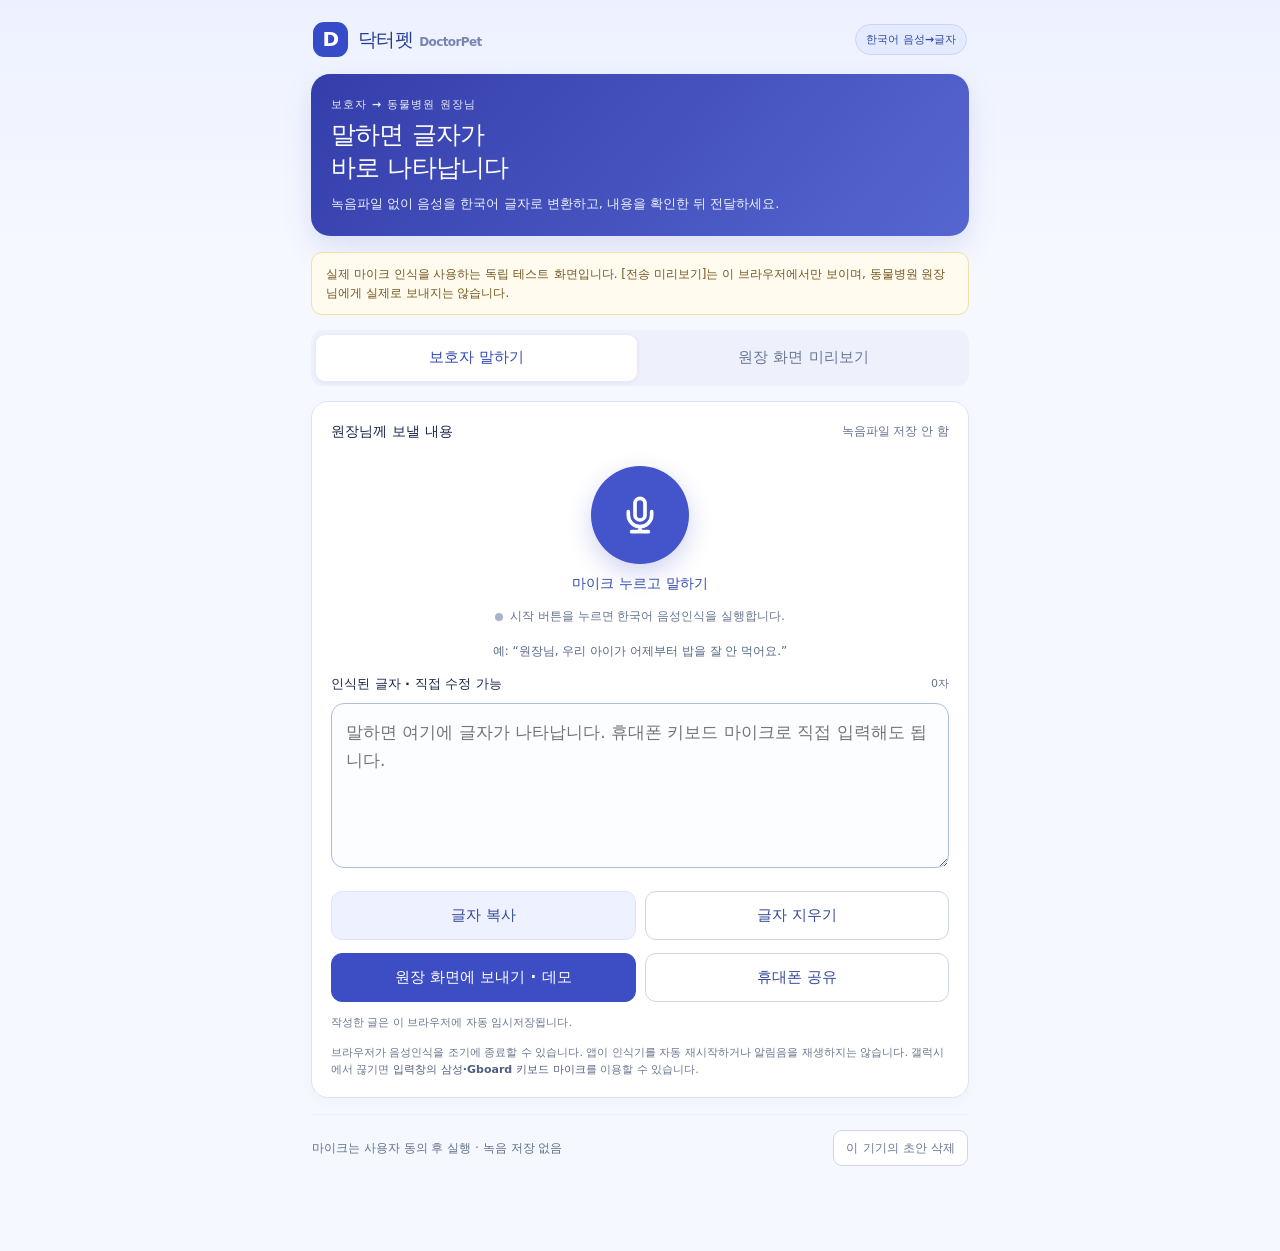
==== guardian-dictation/index.html @ 9eca6cba "feat: guardian Korean speech-to-text demo without audio recording" ====
<!doctype html>
<html lang="ko">
<head>
<meta charset="utf-8" />
<meta name="viewport" content="width=device-width, initial-scale=1, viewport-fit=cover" />
<meta name="theme-color" content="#f6f8ff" />
<meta name="description" content="닥터펫 보호자 음성→글자 실제 입력. 녹음파일 생성 없음. 한국어 음성인식과 로컬 초안 보존." />
<title>닥터펫 | 보호자 음성→글자</title>
<style>
:root{font-family:system-ui,-apple-system,"Noto Sans KR","Apple SD Gothic Neo","Malgun Gothic",sans-serif;color:#19264b;background:#f6f8ff;font-synthesis:none}
*{box-sizing:border-box}body{margin:0;min-height:100vh;background:linear-gradient(180deg,#edf1ff 0,#f6f8ff 250px);font-size:15px;line-height:1.55}
button,textarea,input{font:inherit}button{touch-action:manipulation;cursor:pointer}button:focus-visible,textarea:focus-visible,input:focus-visible{outline:3px solid #8fa4ff;outline-offset:3px}
.wrap{max-width:690px;margin:auto;padding:0 16px 70px}header{display:flex;align-items:center;justify-content:space-between;gap:12px;padding:22px 2px 17px}
.brand{display:flex;align-items:center;gap:10px;font-weight:850;color:#273c93;font-size:19px;letter-spacing:-.6px}.mark{display:grid;place-items:center;width:35px;height:35px;background:#364bc7;color:white;border-radius:11px;font-size:20px;font-weight:800}
.pill{font-size:11px;font-weight:750;padding:6px 10px;border:1px solid #cad4ff;background:#e5ebff;color:#3349a3;border-radius:999px;white-space:nowrap}
.hero{padding:22px 20px;background:linear-gradient(130deg,#343eaa,#5666d1);color:white;border-radius:19px;box-shadow:0 13px 28px #4357bb25}
.hero h1{font-size:25px;line-height:1.32;letter-spacing:-.8px;margin:5px 0 10px}.hero .eyebrow{letter-spacing:1px;font-weight:750;font-size:11px;opacity:.9}.hero p{font-size:13px;margin:0;color:#eef1ff}
.demo-note{padding:12px 14px;background:#fffbef;border:1px solid #f0e0ac;border-radius:11px;color:#75571d;margin:16px 0 0;font-size:12px}
.panel{margin-top:15px;border-radius:17px;border:1px solid #dde3f3;background:#fff;padding:19px;box-shadow:0 4px 13px #24365b08}
.panel h2{font-size:17px;margin:0;letter-spacing:-.3px}.sub{font-size:12px;color:#62708b;margin:4px 0 15px}
.meta{display:flex;align-items:center;justify-content:space-between;gap:9px;flex-wrap:wrap;margin-bottom:16px}.meta strong{font-size:14px}.meta span{color:#64728d;font-size:12px}
.mic-controls{display:flex;flex-direction:column;align-items:center;gap:9px;padding:8px 0 13px}
.mic{border:0;border-radius:50%;width:98px;height:98px;background:#4454ca;box-shadow:0 9px 25px #4051c53f;display:grid;place-items:center;color:white;position:relative;transition:transform .12s,background .15s}.mic:active{transform:scale(.97)}.mic svg{width:40px;height:40px;fill:none;stroke:currentColor;stroke-width:2.2;stroke-linejoin:round;stroke-linecap:round}
.mic.on{background:#dc435c;box-shadow:0 0 0 10px #fce3e8,0 10px 24px #c83a5860}.mic.on:after{content:"";position:absolute;inset:-8px;border:2px solid #ef8091;border-radius:50%;animation:pulse 1.4s ease-in-out infinite}@keyframes pulse{50%{transform:scale(1.1);opacity:0}}
.mic-label{font-size:14px;font-weight:800;color:#344caa}.mic-label.on{color:#c83a58}
.status{min-height:25px;display:flex;justify-content:center;align-items:center;text-align:center;gap:7px;font-size:12px;color:#65748e}.status.working{color:#c23551;font-weight:700}.status.warn{color:#a06319}.small-dot{width:8px;height:8px;border-radius:50%;background:#a7b3cc;flex-shrink:0}.status.working .small-dot{background:#da3b58}
.hint{font-size:12px;color:#566886;text-align:center;margin:0 0 6px}
.editor-head{display:flex;align-items:center;justify-content:space-between;margin-top:13px;gap:10px;font-size:13px;font-weight:800}.editor-head small{font-size:11px;color:#64718a;font-weight:500}
textarea{width:100%;min-height:165px;resize:vertical;margin:9px 0 3px;border:1.5px solid #adbde0;background:#fcfdff;border-radius:13px;padding:14px;font-size:17px;color:#1a2e56;line-height:1.65;outline:none}textarea:focus{border-color:#4f60ce}textarea:disabled{background:#f3f5fa;color:#1d3157}
.row{display:flex;gap:9px;flex-wrap:wrap}.row>*{flex:1;min-width:104px}.btn{padding:12px 11px;border-radius:11px;border:1px solid #ccd5ea;background:white;font-weight:750;color:#344b97}.btn.primary{background:#3d4ec5;color:#fff;border-color:#3d4ec5}.btn.light{background:#eef1ff;border-color:#dde3ff}.btn:disabled{opacity:.46;cursor:not-allowed}
.actions{margin-top:13px}.details{color:#69778f;font-size:11px;margin-top:12px}.details strong{color:#4e5d80}
.tabbar{display:flex;gap:6px;background:#eef1fc;border-radius:12px;padding:5px;margin:15px 0 1px}
.tabbar button{flex:1;border:0;border-radius:9px;padding:11px;background:transparent;color:#687794;font-weight:750}.tabbar button.active{background:#fff;color:#344cb3;box-shadow:0 1px 5px #1d2e5f12}
.tab[hidden]{display:none}
.chats{display:flex;flex-direction:column;gap:11px;margin-top:13px}.chat{margin-left:13%;padding:13px 14px;border-radius:16px 16px 3px 16px;background:#e9edff;color:#223670;white-space:pre-wrap;overflow-wrap:anywhere}.chat-time{display:block;text-align:right;font-size:10px;color:#6c7b9d;margin-top:8px}.empty{padding:30px 16px;color:#6e7c97;background:#f6f8fc;border-radius:12px;text-align:center;font-size:13px}
.section-footer{display:flex;align-items:center;justify-content:space-between;gap:9px;margin-top:15px;padding-top:13px;border-top:1px solid #edf0f7}.section-footer button{padding:8px 12px;background:#fff;border:1px solid #ced6eb;border-radius:9px;color:#677691;font-size:12px;font-weight:650}
.sr-only{position:absolute;width:1px;height:1px;padding:0;margin:-1px;overflow:hidden;clip:rect(0,0,0,0);white-space:nowrap;border:0}
@media(max-width:440px){.hero{padding:20px 16px}.hero h1{font-size:23px}.panel{padding:16px}.row{gap:7px}.btn{font-size:13px}.wrap{padding-left:12px;padding-right:12px}}
@media(prefers-reduced-motion:reduce){.mic.on:after{animation:none}}
</style>
</head>
<body>
<div class="wrap">
 <header><div class="brand"><span class="mark">D</span><span>닥터펫 <span style="font-size:12px;color:#7685b1;font-weight:600">DoctorPet</span></span></div><span class="pill">한국어 음성→글자</span></header>
 <section class="hero"><div class="eyebrow">보호자 → 동물병원 원장님</div><h1>말하면 글자가<br>바로 나타납니다</h1><p>녹음파일 없이 음성을 한국어 글자로 변환하고, 내용을 확인한 뒤 전달하세요.</p></section>
 <p class="demo-note">실제 마이크 인식을 사용하는 <strong>독립 테스트 화면</strong>입니다. [전송 미리보기]는 이 브라우저에서만 보이며, 동물병원 원장님에게 실제로 보내지는 않습니다.</p>
 <div class="tabbar" role="tablist" aria-label="화면 선택"><button class="active" id="tabGuardian" role="tab" aria-selected="true" aria-controls="guardianPanel">보호자 말하기</button><button id="tabClinic" role="tab" aria-selected="false" aria-controls="clinicPanel">원장 화면 미리보기</button></div>
 <main>
 <section class="tab panel" id="guardianPanel" role="tabpanel" aria-labelledby="tabGuardian">
  <div class="meta"><strong>원장님께 보낼 내용</strong><span>녹음파일 저장 안 함</span></div>
  <div class="mic-controls">
    <button class="mic" type="button" id="micBtn" aria-label="말하기 시작" aria-pressed="false"><svg viewBox="0 0 24 24"><rect x="9" y="2" width="6" height="13" rx="3"/><path d="M5 10v2a7 7 0 0 0 14 0v-2M12 19v3m-5 0h10"/></svg></button>
    <div id="micLabel" class="mic-label">마이크 누르고 말하기</div>
    <div class="status" role="status" aria-live="polite" id="speechStatus"><span class="small-dot"></span><span id="statusText">시작 버튼을 누르면 한국어 음성인식을 실행합니다.</span></div>
  </div>
  <p class="hint">예: “원장님, 우리 아이가 어제부터 밥을 잘 안 먹어요.”</p>
  <div class="editor-head"><label for="message">인식된 글자 · 직접 수정 가능</label><small><span id="charCount">0</span>자</small></div>
  <textarea id="message" maxlength="5000" spellcheck="true" placeholder="말하면 여기에 글자가 나타납니다. 휴대폰 키보드 마이크로 직접 입력해도 됩니다."></textarea>
  <div class="row actions"><button class="btn light" id="copyBtn" type="button">글자 복사</button><button class="btn" id="clearBtn" type="button">글자 지우기</button></div>
  <div class="row actions"><button class="btn primary" id="sendBtn" type="button">원장 화면에 보내기 · 데모</button><button class="btn" id="shareBtn" type="button">휴대폰 공유</button></div>
  <div class="details" id="draftStatus">작성한 글은 이 브라우저에 자동 임시저장됩니다.</div>
  <div class="details">브라우저가 음성인식을 조기에 종료할 수 있습니다. 앱이 인식기를 자동 재시작하거나 알림음을 재생하지는 않습니다. 갤럭시에서 끊기면 <strong>입력창의 삼성·Gboard 키보드 마이크</strong>를 이용할 수 있습니다.</div>
 </section>
 <section class="tab panel" id="clinicPanel" role="tabpanel" aria-labelledby="tabClinic" hidden>
  <h2>원장님 화면 미리보기</h2>
  <p class="sub">보호자 입력이 어떻게 보이는지 확인하는 같은 기기 테스트입니다. 실제 원장 기기에 전송되지 않습니다.</p>
  <div class="chats" id="chatMessages"></div>
  <div class="section-footer"><span class="sub" style="margin:0">이 기기에만 저장됨</span><button type="button" id="clearDemoBtn">미리보기 기록 삭제</button></div>
 </section>
 </main>
 <div class="section-footer" style="margin-top:16px;padding:15px 1px"><span class="sub" style="margin:0">마이크는 사용자 동의 후 실행 · 녹음 저장 없음</span><button type="button" id="deleteLocalBtn">이 기기의 초안 삭제</button></div>
</div>
<script>
(()=>{'use strict';
  const $=id=>document.getElementById(id);
  const STORAGE_DRAFT='doctorpet:guardian:dictation:draft:v1';
  const STORAGE_PREVIEW='doctorpet:guardian:dictation:preview:v1';
  const SpeechAPI=window.SpeechRecognition||window.webkitSpeechRecognition;
  const editor=$('message');
  let recognizer=null, isListening=false, stopRequested=false, sessionBase='', liveSegments=[], lastError='';
  const safeGet=(key,fallback)=>{try{return localStorage.getItem(key)||fallback}catch{return fallback}};
  const safeSet=(key,val)=>{try{localStorage.setItem(key,val);return true}catch{$('draftStatus').textContent='브라우저 저장소를 사용할 수 없어 현재 화면에서만 보관됩니다.';return false}};
  let preview=[];
  try{const parsed=JSON.parse(safeGet(STORAGE_PREVIEW,'[]'));if(Array.isArray(parsed))preview=parsed.filter(x=>x&&typeof x.text==='string').slice(-50)}catch{}
  function saveDraft(){safeSet(STORAGE_DRAFT,editor.value);$('charCount').textContent=editor.value.length}
  function updateStatus(text,kind=''){ $('statusText').textContent=text;$('speechStatus').className='status'+(kind?' '+kind:'') }
  function showTab(which){const guard=which==='guardian';$('guardianPanel').hidden=!guard;$('clinicPanel').hidden=guard;$('tabGuardian').classList.toggle('active',guard);$('tabClinic').classList.toggle('active',!guard);$('tabGuardian').setAttribute('aria-selected',String(guard));$('tabClinic').setAttribute('aria-selected',String(!guard));if(!guard)renderPreview();}
  function join(base,part){const b=base.trimEnd(),p=part.trim();if(!p)return b;return b?b+' '+p:p}
  function applySegments(){const phrase=liveSegments.map(x=>x.text.trim()).filter(Boolean).join(' ');const text=join(sessionBase,phrase);editor.value=text.slice(0,5000);saveDraft();}
  function resetSession(){stopRequested=false;lastError='';sessionBase=editor.value;liveSegments=[];}
  function setMic(on){isListening=on;$('micBtn').classList.toggle('on',on);$('micBtn').setAttribute('aria-pressed',String(on));$('micBtn').setAttribute('aria-label',on?'말하기 종료':'말하기 시작');$('micLabel').textContent=on?'듣는 중 · 다시 누르면 종료':'마이크 누르고 말하기';$('micLabel').classList.toggle('on',on);editor.disabled=on;}
  function stopListening(){if(!recognizer)return;stopRequested=true;updateStatus('인식을 마무리하고 있습니다…');try{recognizer.stop()}catch{try{recognizer.abort()}catch{}}}
  function startListening(){
    if(isListening){stopListening();return;}
    if(!SpeechAPI){updateStatus('이 브라우저는 웹 음성인식을 지원하지 않습니다. 입력창을 눌러 휴대폰 키보드 마이크를 사용해 주세요.','warn');editor.focus();return;}
    if(!window.isSecureContext){updateStatus('마이크 사용에는 HTTPS 주소가 필요합니다.','warn');return;}
    resetSession();
    let r;try{r=new SpeechAPI();r.lang='ko-KR';r.continuous=true;r.interimResults=true;r.maxAlternatives=1;}catch{updateStatus('음성인식을 시작하지 못했습니다.','warn');return;}
    recognizer=r;
    r.onstart=()=>{if(recognizer!==r)return;setMic(true);updateStatus('듣고 있어요. 말씀하세요. (기기가 종료하면 글자는 남습니다)','working')};
    r.onresult=e=>{if(recognizer!==r)return;liveSegments=Array.from(e.results,x=>({text:String(x[0]?.transcript??''),isFinal:Boolean(x.isFinal)}));applySegments();updateStatus(liveSegments.some(x=>!x.isFinal)?'실시간 글자 변환 중…':'말씀을 인식했습니다. 이어서 말해 보세요.','working')};
    r.onerror=e=>{if(recognizer!==r)return;const error=e?.error||'unknown';lastError=error;const msg={"not-allowed":'마이크 권한이 꺼져 있습니다. 브라우저 권한을 허용해 주세요.',"service-not-allowed":'기기 음성인식 서비스를 사용할 수 없습니다.',"no-speech":'음성이 감지되지 않아 인식이 종료됐습니다.',network:'음성인식 네트워크 오류가 발생했습니다.'}[error]||'음성인식이 종료됐습니다 ('+error+').';updateStatus(msg,'warn')};
    r.onend=()=>{if(recognizer!==r)return;applySegments();recognizer=null;setMic(false);updateStatus(stopRequested?'듣기를 종료했어요. 글자를 확인하고 보내세요.':lastError?'현재 글자는 보존했어요. 필요하면 키보드 마이크로 이어 말해 주세요.':'기기에서 듣기를 종료했어요. 내용은 남아 있어요. 이어서 입력할 수 있습니다.',lastError?'warn':'')};
    try{r.start();updateStatus('마이크 권한을 확인하는 중…')}catch{recognizer=null;setMic(false);updateStatus('인식을 시작하지 못했습니다. 기기 키보드 마이크를 이용해 주세요.','warn')}
  }
  function renderPreview(){const root=$('chatMessages');root.replaceChildren();if(!preview.length){const e=document.createElement('div');e.className='empty';e.textContent='아직 전송 미리보기 기록이 없습니다.';root.append(e);return;}
    for(const item of preview){const wrap=document.createElement('div');wrap.className='chat';wrap.textContent=item.text;const meta=document.createElement('span');meta.className='chat-time';const stamp=new Date(item.at);meta.textContent='보호자 · '+(isNaN(stamp.getTime())?'':stamp.toLocaleString('ko-KR'));wrap.append(meta);root.append(wrap);}
  }
  function sendPreview(){if(isListening){stopListening();updateStatus('음성인식 종료 후 [보내기]를 한 번 더 눌러 주세요.');return;}
    const value=editor.value.trim();if(!value){updateStatus('보낼 글자를 먼저 입력해 주세요.','warn');return;}
    preview.push({text:value,at:new Date().toISOString()});preview=preview.slice(-50);safeSet(STORAGE_PREVIEW,JSON.stringify(preview));editor.value='';saveDraft();showTab('clinic');}
  async function copyText(){const value=editor.value.trim();if(!value){updateStatus('복사할 글자가 없습니다.','warn');return;}
    try{await navigator.clipboard.writeText(value);updateStatus('글자를 복사했습니다.')}catch{editor.focus();editor.select();updateStatus('글자를 선택했습니다. 복사를 눌러 주세요.','warn');}}
  async function shareText(){const value=editor.value.trim();if(!value){updateStatus('공유할 글자가 없습니다.','warn');return;}
    if(navigator.share){try{await navigator.share({title:'닥터펫 보호자 문의',text:value});updateStatus('휴대폰 공유 화면이 종료되었습니다. 실제 발송 여부는 선택한 앱에서 확인하세요.');return}catch(e){if(e?.name==='AbortError')return}}
    await copyText();updateStatus('공유 기능이 지원되지 않아 글자 복사를 시도했습니다.','warn');}
  $('micBtn').addEventListener('click',startListening);
  $('message').addEventListener('input',()=>{if(isListening)return;saveDraft()});
  $('tabGuardian').addEventListener('click',()=>showTab('guardian'));
  $('tabClinic').addEventListener('click',()=>showTab('clinic'));
  $('copyBtn').addEventListener('click',copyText);
  $('shareBtn').addEventListener('click',shareText);
  $('sendBtn').addEventListener('click',sendPreview);
  $('clearBtn').addEventListener('click',()=>{if(isListening)stopListening();editor.value='';sessionBase='';liveSegments=[];saveDraft();updateStatus('글자를 지웠습니다.')});
  $('clearDemoBtn').addEventListener('click',()=>{if(!confirm('이 기기의 전송 미리보기 기록을 삭제할까요?'))return;preview=[];try{localStorage.removeItem(STORAGE_PREVIEW)}catch{}renderPreview()});
  $('deleteLocalBtn').addEventListener('click',()=>{if(!confirm('이 기기에 자동 저장된 초안을 삭제할까요?'))return;if(isListening)stopListening();editor.value='';sessionBase='';liveSegments=[];try{localStorage.removeItem(STORAGE_DRAFT)}catch{}saveDraft();updateStatus('로컬 초안을 지웠습니다.')});
  window.addEventListener('pagehide',()=>{if(recognizer){stopRequested=true;try{recognizer.abort()}catch{}}});
  editor.value=safeGet(STORAGE_DRAFT,'').slice(0,5000);$('charCount').textContent=editor.value.length;
  if(!SpeechAPI)updateStatus('웹 음성인식 미지원 브라우저입니다. 휴대폰 키보드 마이크로 입력해 주세요.','warn');
})();
</script>
</body>
</html>
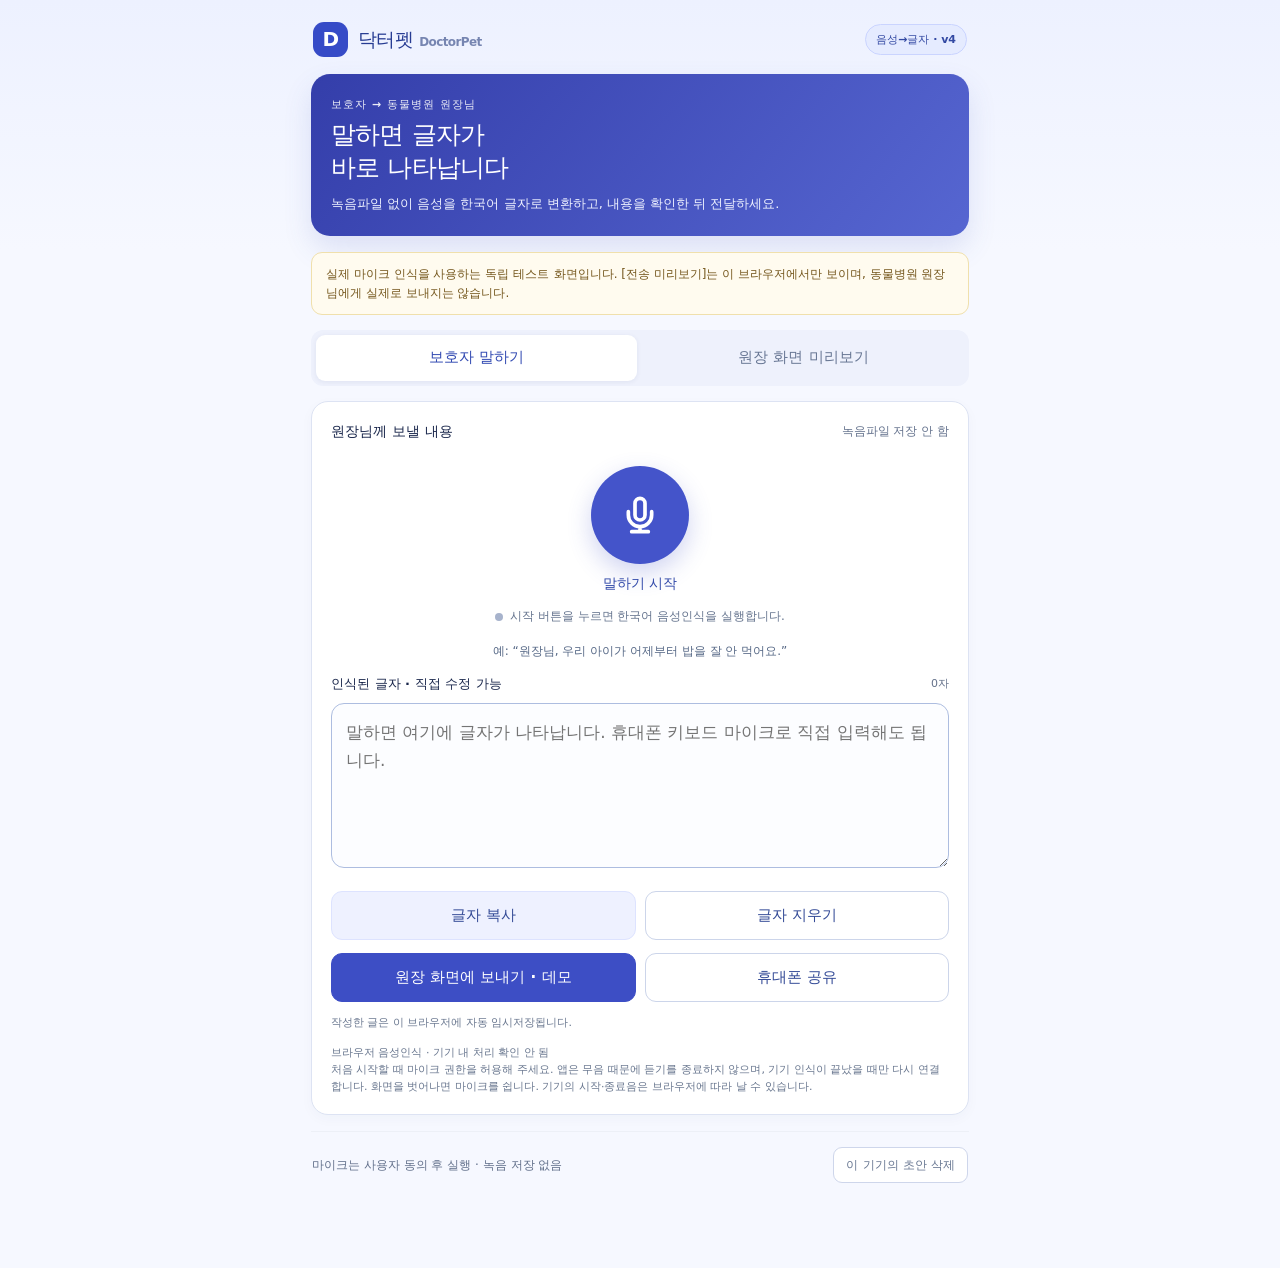
==== commit 525fa321: "fix: preserve guardian dictation through reconnects and edits" ====
--- a/guardian-dictation/index.html
+++ b/guardian-dictation/index.html
@@ -41,7 +41,7 @@
 </head>
 <body>
 <div class="wrap">
- <header><div class="brand"><span class="mark">D</span><span>닥터펫 <span style="font-size:12px;color:#7685b1;font-weight:600">DoctorPet</span></span></div><span class="pill">한국어 음성→글자</span></header>
+ <header><div class="brand"><span class="mark">D</span><span>닥터펫 <span style="font-size:12px;color:#7685b1;font-weight:600">DoctorPet</span></span></div><span class="pill">음성→글자 · v4</span></header>
  <section class="hero"><div class="eyebrow">보호자 → 동물병원 원장님</div><h1>말하면 글자가<br>바로 나타납니다</h1><p>녹음파일 없이 음성을 한국어 글자로 변환하고, 내용을 확인한 뒤 전달하세요.</p></section>
  <p class="demo-note">실제 마이크 인식을 사용하는 <strong>독립 테스트 화면</strong>입니다. [전송 미리보기]는 이 브라우저에서만 보이며, 동물병원 원장님에게 실제로 보내지는 않습니다.</p>
  <div class="tabbar" role="tablist" aria-label="화면 선택"><button class="active" id="tabGuardian" role="tab" aria-selected="true" aria-controls="guardianPanel">보호자 말하기</button><button id="tabClinic" role="tab" aria-selected="false" aria-controls="clinicPanel">원장 화면 미리보기</button></div>
@@ -50,16 +50,16 @@
   <div class="meta"><strong>원장님께 보낼 내용</strong><span>녹음파일 저장 안 함</span></div>
   <div class="mic-controls">
     <button class="mic" type="button" id="micBtn" aria-label="말하기 시작" aria-pressed="false"><svg viewBox="0 0 24 24"><rect x="9" y="2" width="6" height="13" rx="3"/><path d="M5 10v2a7 7 0 0 0 14 0v-2M12 19v3m-5 0h10"/></svg></button>
-    <div id="micLabel" class="mic-label">마이크 누르고 말하기</div>
+    <div id="micLabel" class="mic-label">말하기 시작</div>
     <div class="status" role="status" aria-live="polite" id="speechStatus"><span class="small-dot"></span><span id="statusText">시작 버튼을 누르면 한국어 음성인식을 실행합니다.</span></div>
   </div>
   <p class="hint">예: “원장님, 우리 아이가 어제부터 밥을 잘 안 먹어요.”</p>
   <div class="editor-head"><label for="message">인식된 글자 · 직접 수정 가능</label><small><span id="charCount">0</span>자</small></div>
-  <textarea id="message" maxlength="5000" spellcheck="true" placeholder="말하면 여기에 글자가 나타납니다. 휴대폰 키보드 마이크로 직접 입력해도 됩니다."></textarea>
+  <textarea id="message" spellcheck="true" placeholder="말하면 여기에 글자가 나타납니다. 휴대폰 키보드 마이크로 직접 입력해도 됩니다."></textarea>
   <div class="row actions"><button class="btn light" id="copyBtn" type="button">글자 복사</button><button class="btn" id="clearBtn" type="button">글자 지우기</button></div>
   <div class="row actions"><button class="btn primary" id="sendBtn" type="button">원장 화면에 보내기 · 데모</button><button class="btn" id="shareBtn" type="button">휴대폰 공유</button></div>
   <div class="details" id="draftStatus">작성한 글은 이 브라우저에 자동 임시저장됩니다.</div>
-  <div class="details">브라우저가 음성인식을 조기에 종료할 수 있습니다. 앱이 인식기를 자동 재시작하거나 알림음을 재생하지는 않습니다. 갤럭시에서 끊기면 <strong>입력창의 삼성·Gboard 키보드 마이크</strong>를 이용할 수 있습니다.</div>
+  <div class="details"><span id="voiceMode">사용 가능한 음성인식 확인 중…</span><br>처음 시작할 때 마이크 권한을 허용해 주세요. 앱은 무음 때문에 듣기를 종료하지 않으며, 기기 인식이 끝났을 때만 다시 연결합니다. 화면을 벗어나면 마이크를 쉽니다. 기기의 시작·종료음은 브라우저에 따라 날 수 있습니다.</div>
  </section>
  <section class="tab panel" id="clinicPanel" role="tabpanel" aria-labelledby="tabClinic" hidden>
   <h2>원장님 화면 미리보기</h2>
@@ -70,64 +70,143 @@
  </main>
  <div class="section-footer" style="margin-top:16px;padding:15px 1px"><span class="sub" style="margin:0">마이크는 사용자 동의 후 실행 · 녹음 저장 없음</span><button type="button" id="deleteLocalBtn">이 기기의 초안 삭제</button></div>
 </div>
+<script src="../shared/speech-controller.js?v=4.0"></script>
 <script>
-(()=>{'use strict';
-  const $=id=>document.getElementById(id);
-  const STORAGE_DRAFT='doctorpet:guardian:dictation:draft:v1';
-  const STORAGE_PREVIEW='doctorpet:guardian:dictation:preview:v1';
-  const SpeechAPI=window.SpeechRecognition||window.webkitSpeechRecognition;
-  const editor=$('message');
-  let recognizer=null, isListening=false, stopRequested=false, sessionBase='', liveSegments=[], lastError='';
-  const safeGet=(key,fallback)=>{try{return localStorage.getItem(key)||fallback}catch{return fallback}};
-  const safeSet=(key,val)=>{try{localStorage.setItem(key,val);return true}catch{$('draftStatus').textContent='브라우저 저장소를 사용할 수 없어 현재 화면에서만 보관됩니다.';return false}};
-  let preview=[];
-  try{const parsed=JSON.parse(safeGet(STORAGE_PREVIEW,'[]'));if(Array.isArray(parsed))preview=parsed.filter(x=>x&&typeof x.text==='string').slice(-50)}catch{}
-  function saveDraft(){safeSet(STORAGE_DRAFT,editor.value);$('charCount').textContent=editor.value.length}
-  function updateStatus(text,kind=''){ $('statusText').textContent=text;$('speechStatus').className='status'+(kind?' '+kind:'') }
-  function showTab(which){const guard=which==='guardian';$('guardianPanel').hidden=!guard;$('clinicPanel').hidden=guard;$('tabGuardian').classList.toggle('active',guard);$('tabClinic').classList.toggle('active',!guard);$('tabGuardian').setAttribute('aria-selected',String(guard));$('tabClinic').setAttribute('aria-selected',String(!guard));if(!guard)renderPreview();}
-  function join(base,part){const b=base.trimEnd(),p=part.trim();if(!p)return b;return b?b+' '+p:p}
-  function applySegments(){const phrase=liveSegments.map(x=>x.text.trim()).filter(Boolean).join(' ');const text=join(sessionBase,phrase);editor.value=text.slice(0,5000);saveDraft();}
-  function resetSession(){stopRequested=false;lastError='';sessionBase=editor.value;liveSegments=[];}
-  function setMic(on){isListening=on;$('micBtn').classList.toggle('on',on);$('micBtn').setAttribute('aria-pressed',String(on));$('micBtn').setAttribute('aria-label',on?'말하기 종료':'말하기 시작');$('micLabel').textContent=on?'듣는 중 · 다시 누르면 종료':'마이크 누르고 말하기';$('micLabel').classList.toggle('on',on);editor.disabled=on;}
-  function stopListening(){if(!recognizer)return;stopRequested=true;updateStatus('인식을 마무리하고 있습니다…');try{recognizer.stop()}catch{try{recognizer.abort()}catch{}}}
-  function startListening(){
-    if(isListening){stopListening();return;}
-    if(!SpeechAPI){updateStatus('이 브라우저는 웹 음성인식을 지원하지 않습니다. 입력창을 눌러 휴대폰 키보드 마이크를 사용해 주세요.','warn');editor.focus();return;}
-    if(!window.isSecureContext){updateStatus('마이크 사용에는 HTTPS 주소가 필요합니다.','warn');return;}
-    resetSession();
-    let r;try{r=new SpeechAPI();r.lang='ko-KR';r.continuous=true;r.interimResults=true;r.maxAlternatives=1;}catch{updateStatus('음성인식을 시작하지 못했습니다.','warn');return;}
-    recognizer=r;
-    r.onstart=()=>{if(recognizer!==r)return;setMic(true);updateStatus('듣고 있어요. 말씀하세요. (기기가 종료하면 글자는 남습니다)','working')};
-    r.onresult=e=>{if(recognizer!==r)return;liveSegments=Array.from(e.results,x=>({text:String(x[0]?.transcript??''),isFinal:Boolean(x.isFinal)}));applySegments();updateStatus(liveSegments.some(x=>!x.isFinal)?'실시간 글자 변환 중…':'말씀을 인식했습니다. 이어서 말해 보세요.','working')};
-    r.onerror=e=>{if(recognizer!==r)return;const error=e?.error||'unknown';lastError=error;const msg={"not-allowed":'마이크 권한이 꺼져 있습니다. 브라우저 권한을 허용해 주세요.',"service-not-allowed":'기기 음성인식 서비스를 사용할 수 없습니다.',"no-speech":'음성이 감지되지 않아 인식이 종료됐습니다.',network:'음성인식 네트워크 오류가 발생했습니다.'}[error]||'음성인식이 종료됐습니다 ('+error+').';updateStatus(msg,'warn')};
-    r.onend=()=>{if(recognizer!==r)return;applySegments();recognizer=null;setMic(false);updateStatus(stopRequested?'듣기를 종료했어요. 글자를 확인하고 보내세요.':lastError?'현재 글자는 보존했어요. 필요하면 키보드 마이크로 이어 말해 주세요.':'기기에서 듣기를 종료했어요. 내용은 남아 있어요. 이어서 입력할 수 있습니다.',lastError?'warn':'')};
-    try{r.start();updateStatus('마이크 권한을 확인하는 중…')}catch{recognizer=null;setMic(false);updateStatus('인식을 시작하지 못했습니다. 기기 키보드 마이크를 이용해 주세요.','warn')}
-  }
-  function renderPreview(){const root=$('chatMessages');root.replaceChildren();if(!preview.length){const e=document.createElement('div');e.className='empty';e.textContent='아직 전송 미리보기 기록이 없습니다.';root.append(e);return;}
-    for(const item of preview){const wrap=document.createElement('div');wrap.className='chat';wrap.textContent=item.text;const meta=document.createElement('span');meta.className='chat-time';const stamp=new Date(item.at);meta.textContent='보호자 · '+(isNaN(stamp.getTime())?'':stamp.toLocaleString('ko-KR'));wrap.append(meta);root.append(wrap);}
-  }
-  function sendPreview(){if(isListening){stopListening();updateStatus('음성인식 종료 후 [보내기]를 한 번 더 눌러 주세요.');return;}
-    const value=editor.value.trim();if(!value){updateStatus('보낼 글자를 먼저 입력해 주세요.','warn');return;}
-    preview.push({text:value,at:new Date().toISOString()});preview=preview.slice(-50);safeSet(STORAGE_PREVIEW,JSON.stringify(preview));editor.value='';saveDraft();showTab('clinic');}
-  async function copyText(){const value=editor.value.trim();if(!value){updateStatus('복사할 글자가 없습니다.','warn');return;}
-    try{await navigator.clipboard.writeText(value);updateStatus('글자를 복사했습니다.')}catch{editor.focus();editor.select();updateStatus('글자를 선택했습니다. 복사를 눌러 주세요.','warn');}}
-  async function shareText(){const value=editor.value.trim();if(!value){updateStatus('공유할 글자가 없습니다.','warn');return;}
-    if(navigator.share){try{await navigator.share({title:'닥터펫 보호자 문의',text:value});updateStatus('휴대폰 공유 화면이 종료되었습니다. 실제 발송 여부는 선택한 앱에서 확인하세요.');return}catch(e){if(e?.name==='AbortError')return}}
-    await copyText();updateStatus('공유 기능이 지원되지 않아 글자 복사를 시도했습니다.','warn');}
-  $('micBtn').addEventListener('click',startListening);
-  $('message').addEventListener('input',()=>{if(isListening)return;saveDraft()});
-  $('tabGuardian').addEventListener('click',()=>showTab('guardian'));
-  $('tabClinic').addEventListener('click',()=>showTab('clinic'));
-  $('copyBtn').addEventListener('click',copyText);
-  $('shareBtn').addEventListener('click',shareText);
-  $('sendBtn').addEventListener('click',sendPreview);
-  $('clearBtn').addEventListener('click',()=>{if(isListening)stopListening();editor.value='';sessionBase='';liveSegments=[];saveDraft();updateStatus('글자를 지웠습니다.')});
-  $('clearDemoBtn').addEventListener('click',()=>{if(!confirm('이 기기의 전송 미리보기 기록을 삭제할까요?'))return;preview=[];try{localStorage.removeItem(STORAGE_PREVIEW)}catch{}renderPreview()});
-  $('deleteLocalBtn').addEventListener('click',()=>{if(!confirm('이 기기에 자동 저장된 초안을 삭제할까요?'))return;if(isListening)stopListening();editor.value='';sessionBase='';liveSegments=[];try{localStorage.removeItem(STORAGE_DRAFT)}catch{}saveDraft();updateStatus('로컬 초안을 지웠습니다.')});
-  window.addEventListener('pagehide',()=>{if(recognizer){stopRequested=true;try{recognizer.abort()}catch{}}});
-  editor.value=safeGet(STORAGE_DRAFT,'').slice(0,5000);$('charCount').textContent=editor.value.length;
-  if(!SpeechAPI)updateStatus('웹 음성인식 미지원 브라우저입니다. 휴대폰 키보드 마이크로 입력해 주세요.','warn');
+(() => {
+  'use strict';
+  const $ = id => document.getElementById(id);
+  const STORAGE_DRAFT = 'doctorpet:guardian:dictation:draft:v1';
+  const STORAGE_PREVIEW = 'doctorpet:guardian:dictation:preview:v1';
+  const editor = $('message');
+  let speech, sessionBase = '', isListening = false, actionId = 0, pendingSend = false;
+  const safeGet = (key, fallback) => { try { return localStorage.getItem(key) || fallback; } catch { return fallback; } };
+  const safeSet = (key, value) => { try { localStorage.setItem(key, value); return true; } catch { $('draftStatus').textContent = '저장 공간을 사용할 수 없어 현재 화면에만 글자가 남습니다.'; return false; } };
+  let preview = [];
+  try { const parsed = JSON.parse(safeGet(STORAGE_PREVIEW, '[]')); if (Array.isArray(parsed)) preview = parsed.filter(x => x && typeof x.text === 'string').slice(-50); } catch {}
+  function saveDraft() { safeSet(STORAGE_DRAFT, editor.value); $('charCount').textContent = editor.value.length; }
+  function updateStatus(text, kind = '') { $('statusText').textContent = text; $('speechStatus').className = 'status' + (kind ? ' ' + kind : ''); }
+  const join = (base, part) => [base.trimEnd(), part.trim()].filter(Boolean).join(' ');
+  function showTab(which) {
+    const guard = which === 'guardian';
+    if (!guard && speech) speech.stop({ discard: true });
+    $('guardianPanel').hidden = !guard; $('clinicPanel').hidden = guard;
+    for (const [name, on] of [['Guardian', guard], ['Clinic', !guard]]) {
+      $('tab' + name).classList.toggle('active', on); $('tab' + name).setAttribute('aria-selected', String(on));
+    }
+    if (!guard) renderPreview();
+  }
+  function setMic(state) {
+    isListening = state.desired || state.phase === 'stopping';
+    $('micBtn').classList.toggle('on', isListening);
+    $('micBtn').setAttribute('aria-pressed', String(isListening));
+    $('micBtn').setAttribute('aria-label', isListening ? '말하기 종료' : '말하기 시작');
+    $('micLabel').textContent = isListening ? '계속 듣는 중 · 누르면 종료' : '말하기 시작';
+    $('micLabel').classList.toggle('on', isListening);
+    editor.readOnly = isListening;
+    $('micBtn').disabled = state.phase === 'stopping' || pendingSend;
+    const labels = {
+      idle: '글자를 확인하거나 이어서 말할 수 있어요.',
+      starting: '마이크 연결 중… 처음에는 권한을 허용해 주세요.',
+      listening: '듣고 있어요. 잠깐 쉬어도 앱이 종료하지 않아요.',
+      reconnecting: '기기 인식이 끝나 다시 연결하고 있어요. 글자는 그대로 남아요.',
+      stopping: '마지막 말씀을 반영하고 있어요…',
+      paused: '화면을 벗어나 마이크를 쉬고 있어요. 글자는 남아 있어요.',
+      unsupported: '이 브라우저는 음성인식을 지원하지 않아요. 입력창에서 휴대폰 키보드로 입력할 수 있어요.',
+      error: '음성인식이 중단됐어요. 현재 글자는 남아 있어요.'
+    };
+    updateStatus(labels[state.phase] || '마이크 대기', ['listening', 'starting', 'reconnecting'].includes(state.phase) ? 'working' : ['error', 'unsupported'].includes(state.phase) ? 'warn' : '');
+    if (['recognizer-keeps-ending', 'reconnect-rate-limit', 'recognizer-unresponsive', 'recognizer-aborted'].includes(state.reason)) updateStatus('기기 인식이 반복해서 중단돼 잠시 멈췄어요. 현재 글자는 보존했어요.', 'warn');
+    if (state.active) $('voiceMode').textContent = state.local ? '기기 내 한국어 음성인식' : '브라우저 음성인식 · 기기 내 처리 확인 안 됨';
+  }
+  function onError(error) {
+    const code = typeof error === 'string' ? error : error.code || error.error || error.reason;
+    const messages = {
+      'not-allowed': '마이크 권한을 허용해 주세요. 반복해서 재시도하지 않아요.',
+      'service-not-allowed': '기기 음성인식 서비스를 사용할 수 없어요.',
+      'audio-capture': '마이크를 사용할 수 없어요. 다른 앱에서 사용 중인지 확인해 주세요.',
+      network: '음성인식 연결에 문제가 있어요. 현재 글자는 남아 있어요.',
+      'retry-limit': '기기 인식이 반복해서 종료돼 멈췄어요. 글자는 남아 있어요.',
+      'language-not-supported': '이 기기의 한국어 음성인식을 사용할 수 없어요.'
+    };
+    if (messages[code]) updateStatus(messages[code], 'warn');
+  }
+  if (window.DoctorPetSpeech) {
+    speech = DoctorPetSpeech.create({
+      onState: setMic,
+      onDraft: snapshot => { editor.value = join(sessionBase, snapshot.text); saveDraft(); },
+      onError,
+      onCapability: capability => {
+        const local = capability.local === true;
+        if (speech && speech.getState().active) return;
+        $('voiceMode').textContent = local ? '기기 내 한국어 음성인식 사용 가능' : '브라우저 음성인식 · 기기 내 처리 확인 안 됨';
+      }
+    });
+  } else {
+    $('micBtn').disabled = true;
+    updateStatus('음성 기능을 불러오지 못했어요. 새로고침하거나 글자로 입력해 주세요.', 'warn');
+  }
+  function startListening() {
+    if (!speech || pendingSend) return;
+    if (isListening) { speech.stop(); return; }
+    if (!window.isSecureContext) { updateStatus('마이크 사용에는 HTTPS 주소가 필요해요.', 'warn'); return; }
+    sessionBase = editor.value;
+    speech.start();
+  }
+  function renderPreview() {
+    const root = $('chatMessages'); root.replaceChildren();
+    if (!preview.length) { const empty = document.createElement('div'); empty.className = 'empty'; empty.textContent = '아직 전송 미리보기 기록이 없습니다.'; root.append(empty); return; }
+    for (const item of preview) {
+      const wrap = document.createElement('div'); wrap.className = 'chat'; wrap.textContent = item.text;
+      const meta = document.createElement('span'); meta.className = 'chat-time'; const stamp = new Date(item.at);
+      meta.textContent = '보호자 · ' + (isNaN(stamp.getTime()) ? '' : stamp.toLocaleString('ko-KR'));
+      wrap.append(meta); root.append(wrap);
+    }
+  }
+  async function sendPreview() {
+    if (pendingSend) return;
+    const request = ++actionId; pendingSend = true; $('sendBtn').disabled = true; $('micBtn').disabled = true;
+    if (speech) { const state = speech.getState(); if (state.active || state.desired || state.phase === 'stopping') await speech.stop(); }
+    if (request !== actionId) return;
+    pendingSend = false; $('sendBtn').disabled = false; $('micBtn').disabled = !speech;
+    const value = editor.value.trim();
+    if (!value) { updateStatus('보낼 글자를 먼저 입력해 주세요.', 'warn'); return; }
+    preview.push({ text: value, at: new Date().toISOString() }); preview = preview.slice(-50);
+    if (!safeSet(STORAGE_PREVIEW, JSON.stringify(preview))) { updateStatus('미리보기를 저장하지 못했어요. 입력 글자는 유지했어요.', 'warn'); return; }
+    editor.value = ''; sessionBase = ''; saveDraft(); showTab('clinic');
+  }
+  function clearDraft() {
+    ++actionId; pendingSend = false;
+    if (speech) speech.stop({ discard: true });
+    $('sendBtn').disabled = false; $('micBtn').disabled = !speech;
+    editor.value = ''; sessionBase = ''; saveDraft(); updateStatus('글자를 지웠어요. 늦게 도착한 인식 결과는 다시 붙이지 않아요.');
+  }
+  async function copyText() {
+    const value = editor.value.trim(); if (!value) { updateStatus('복사할 글자를 먼저 입력해 주세요.', 'warn'); return; }
+    try { await navigator.clipboard.writeText(value); updateStatus('글자를 복사했어요.'); }
+    catch { editor.focus(); editor.select(); updateStatus('글자를 선택했어요. 복사를 눌러 주세요.', 'warn'); }
+  }
+  async function shareText() {
+    const value = editor.value.trim(); if (!value) { updateStatus('공유할 글자를 먼저 입력해 주세요.', 'warn'); return; }
+    if (navigator.share) {
+      try { await navigator.share({ title: '닥터펫 보호자 문의', text: value }); updateStatus('공유 화면이 종료됐어요. 발송 여부는 선택한 앱에서 확인해 주세요.'); return; }
+      catch (e) { if (e && e.name === 'AbortError') return; }
+    }
+    await copyText();
+  }
+  $('micBtn').addEventListener('click', startListening);
+  editor.addEventListener('input', () => { if (!isListening) saveDraft(); });
+  $('tabGuardian').addEventListener('click', () => showTab('guardian'));
+  $('tabClinic').addEventListener('click', () => showTab('clinic'));
+  $('copyBtn').addEventListener('click', copyText); $('shareBtn').addEventListener('click', shareText);
+  $('sendBtn').addEventListener('click', sendPreview); $('clearBtn').addEventListener('click', clearDraft);
+  $('clearDemoBtn').addEventListener('click', () => {
+    if (!confirm('이 기기의 전송 미리보기 기록을 삭제할까요?')) return;
+    preview = []; try { localStorage.removeItem(STORAGE_PREVIEW); } catch {} renderPreview();
+  });
+  $('deleteLocalBtn').addEventListener('click', () => { if (confirm('이 기기에 자동 저장된 초안을 삭제할까요?')) clearDraft(); });
+  editor.value = safeGet(STORAGE_DRAFT, ''); $('charCount').textContent = editor.value.length;
 })();
+
 </script>
 </body>
-</html>+</html>
